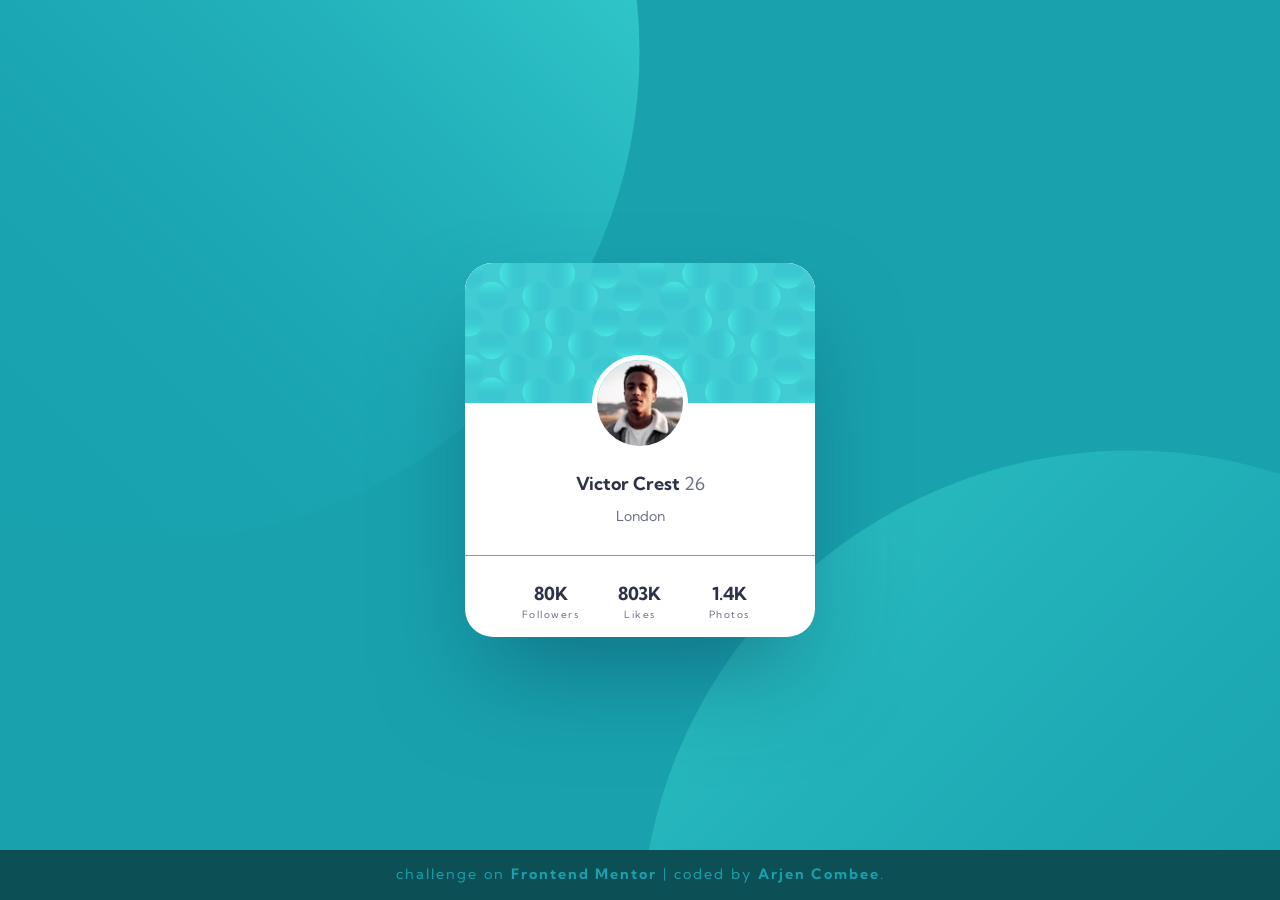
==== fem/01_profile_card/index.html @ 6b83b2e7 "Added FEM Project nr 1 - Profile Card Component" ====
<!DOCTYPE html>
<html lang="en">
  <head>
    <meta charset="UTF-8" />
    <meta http-equiv="X-UA-Compatible" content="IE=edge" />
    <meta name="viewport" content="width=device-width, initial-scale=1.0" />

    <link rel="shortcut icon" href="favicon.ico" type="image/x-icon" />
    <link rel="preconnect" href="https://fonts.googleapis.com" />
    <link rel="preconnect" href="https://fonts.gstatic.com" crossorigin />
    <link href="https://fonts.googleapis.com/css2?family=Kumbh+Sans:wght@400;700&display=swap" rel="stylesheet" />
    <link rel="stylesheet" href="assets/styles/style.css" />
    <script src="assets/scripts/app.js"></script>

    <title>FEM Challenge | Profile Card Component</title>
  </head>
  <body>
    <main class="card">
      <div class="profile">
        <img src="assets/images/bg-pattern-card.svg" alt="Background" class="profile__background" />
        <img class="profile__photo" src="assets/images/image-victor.jpg" alt="Photo of Victor Crest" />
        <h1 class="profile__person">Victor Crest <span class="profile__age">26</span></h1>
        <div class="profile__location">London</div>
      </div>
      <div class="stats">
        <div class="stats__followers">80K <span class="stats__label">Followers</span></div>
        <div class="stats__likes">803K <span class="stats__label">Likes</span></div>
        <div class="stats__photos">1.4K <span class="stats__label">Photos</span></div>
      </div>
    </main>
    <footer class="footer" role="contentinfo">
      <p class="footer__coder">
        challenge on
        <a href="https://www.frontendmentor.io/challenges/profile-card-component-cfArpWshJ" target="_blank"
          >Frontend Mentor</a
        >
        | coded by <a href="https://arjencombee.nl"><span class="footer__author">Arjen Combee</span></a
        >.
      </p>
    </footer>
  </body>
</html>
---- fem/01_profile_card/assets/styles/style.css ----
:root {
  --color-primair-dark-cyan: hsl(185, 75%, 39%);
  --color-primair-dark-blue: hsl(229, 23%, 23%);
  --color-primair-dark-greyblue: hsl(227, 10%, 46%);
  --color-secondary-dark-gray: hsl(0, 0%, 59%);
  --color-shadow: rgba(8, 70, 94, 0.54);
}
html {
  box-sizing: border-box;
}
*,
*::before,
*::after {
  box-sizing: inherit;
}

body {
  display: flex;
  justify-content: center;
  align-items: center;
  margin: 0;
  padding: 0;
  min-height: 100vh;
  font-family: "Kumbh Sans", sans-serif;
  font-size: 1.125rem; /* 18px */
  font-weight: 400;
  line-height: 1.5;
  color: var(--color-primair-dark-blue);
  background-image: url("../images/bg-pattern-top.svg"), url("../images/bg-pattern-bottom.svg");
  background-repeat: no-repeat, no-repeat;
  /* background-size: contain; */
  background-position: right 50vw bottom 40vh, left 50vw top 50vh;
  background-color: var(--color-primair-dark-cyan);
}

img {
  display: block;
  width: 100%;
  height: auto;
  background-color: #fff;
}

.card {
  display: flex;
  flex-direction: column;
  justify-content: space-between;
  background-color: #fff;
  width: 20.375rem;
  height: 23.375rem;
  border-radius: 1.75rem;
  overflow: hidden;
  box-shadow: 0 4px 4px 0 rgba(0, 0, 0, 0.25);
}
.profile {
  position: relative;
  margin: 0 auto;
  line-height: 1;
  text-align: center;
}
.profile__background {
  width: 100%;
  height: 8.75rem;
}
.profile__photo {
  position: absolute;
  left: 50%;
  width: 6rem;
  height: 6rem;
  border: 5px solid #fff;
  border-radius: 50%;
  transform: translate(-50%, -50%);
}

.profile__person {
  margin: 4.5rem 0 1rem;
  font-size: 1.125rem;
  font-weight: 700;
}
.profile__age {
  color: var(--color-primair-dark-greyblue);
  font-weight: 400;
}
.profile__location {
  font-size: 0.875rem;
  color: var(--color-primair-dark-greyblue);
  margin-bottom: 2rem;
}
.stats {
  display: flex;
  align-items: center;
  padding: 1.5rem 2.5625rem;
  font-weight: 700;
  text-align: center;
  border-top: 1px solid var(--color-secondary-dark-gray);
}
.stats > div {
  display: inline-block;
  height: 2.5rem;
  flex: 0 0 calc(100% / 3);
}
.stats__label {
  display: block;
  color: var(--color-primair-dark-greyblue);
  font-size: 0.625rem;
  font-weight: 400;
  letter-spacing: 1.5px;
}

.footer {
  position: fixed;
  left: 0;
  bottom: 0;
  width: 100%;
  background-color: hsl(185, 75%, 19%);
  color: hsl(185, 75%, 39%);
  font-size: 0.9rem;
  letter-spacing: 2px;
  text-align: center;
}

.footer a,
.footer a:link {
  display: inline-block;
  color: var(--color-primair-dark-cyan);
  font-weight: 700;
  text-decoration: none;
  transition: all 0.2s ease-in-out;
}
.footer a:hover {
  color: #20e889;
  transform: translateY(-2px);
}
@media screen and (min-width: 55rem) {
  .card {
    width: 21.875rem;
    box-shadow: 0 50px 100px -20px rgba(8, 70, 94, 50.48%);
  }
}
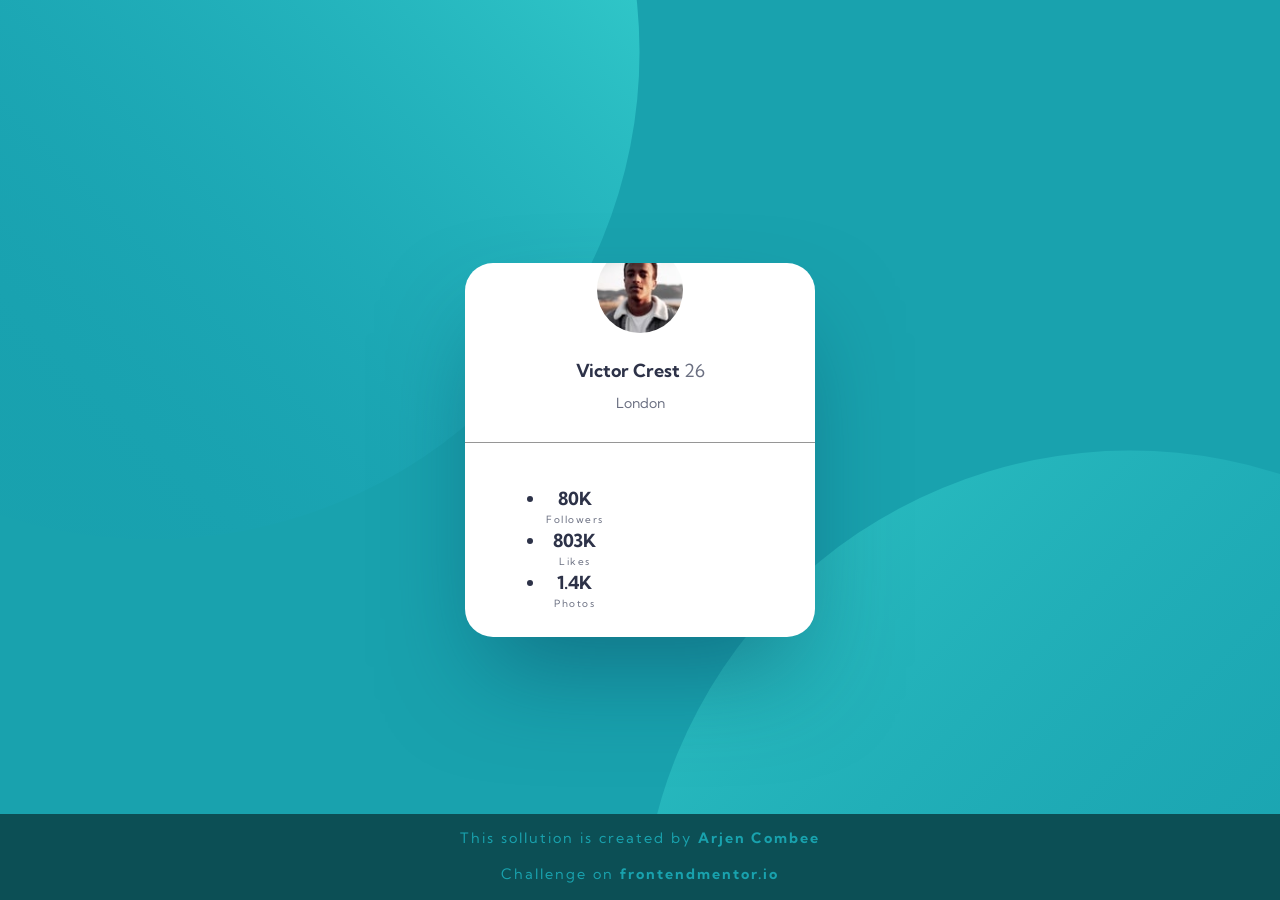
==== commit b9ac378b: "Refactor of project 1 - Profile Card - after feedback" ====
--- a/fem/01_profile_card/index.html
+++ b/fem/01_profile_card/index.html
@@ -15,27 +15,33 @@
     <title>FEM Challenge | Profile Card Component</title>
   </head>
   <body>
-    <main class="card">
-      <div class="profile">
-        <img src="assets/images/bg-pattern-card.svg" alt="Background" class="profile__background" />
-        <img class="profile__photo" src="assets/images/image-victor.jpg" alt="Photo of Victor Crest" />
-        <h1 class="profile__person">Victor Crest <span class="profile__age">26</span></h1>
-        <div class="profile__location">London</div>
-      </div>
-      <div class="stats">
-        <div class="stats__followers">80K <span class="stats__label">Followers</span></div>
-        <div class="stats__likes">803K <span class="stats__label">Likes</span></div>
-        <div class="stats__photos">1.4K <span class="stats__label">Photos</span></div>
-      </div>
-    </main>
-    <footer class="footer" role="contentinfo">
-      <p class="footer__coder">
-        challenge on
-        <a href="https://www.frontendmentor.io/challenges/profile-card-component-cfArpWshJ" target="_blank"
-          >Frontend Mentor</a
-        >
-        | coded by <a href="https://arjencombee.nl"><span class="footer__author">Arjen Combee</span></a
-        >.
+    <div class="container">
+      <article class="card">
+        <div class="top">&nbsp;</div>
+        <div class="profile">
+          <img class="profile__photo" src="assets/images/image-victor.jpg" alt="Profile photo of Victor Crest" />
+          <h1 class="profile__person">Victor Crest <span class="profile__age">26</span></h1>
+          <p class="profile__location">London</p>
+        </div>
+        <div class="stats">
+          <ul class="stats__list">
+            <li class="stats__item">80K <span class="stats__label">Followers</span></li>
+            <li class="stats__item">803K <span class="stats__label">Likes</span></li>
+            <li class="stats__item">1.4K <span class="stats__label">Photos</span></li>
+          </ul>
+        </div>
+      </article>
+    </div>
+    <footer class="footer">
+      <p class="footer__body">
+        This sollution is created by
+        <a class="footer__link" href="https://arjencombee.nl/fem/01_profile_card/"> Arjen Combee </a>
+      </p>
+      <p class="footer__body">
+        Challenge on
+        <a class="footer__link" href="https://www.frontendmentor.io/challenges/profile-card-component-cfArpWshJ">
+          frontendmentor.io
+        </a>
       </p>
     </footer>
   </body>
